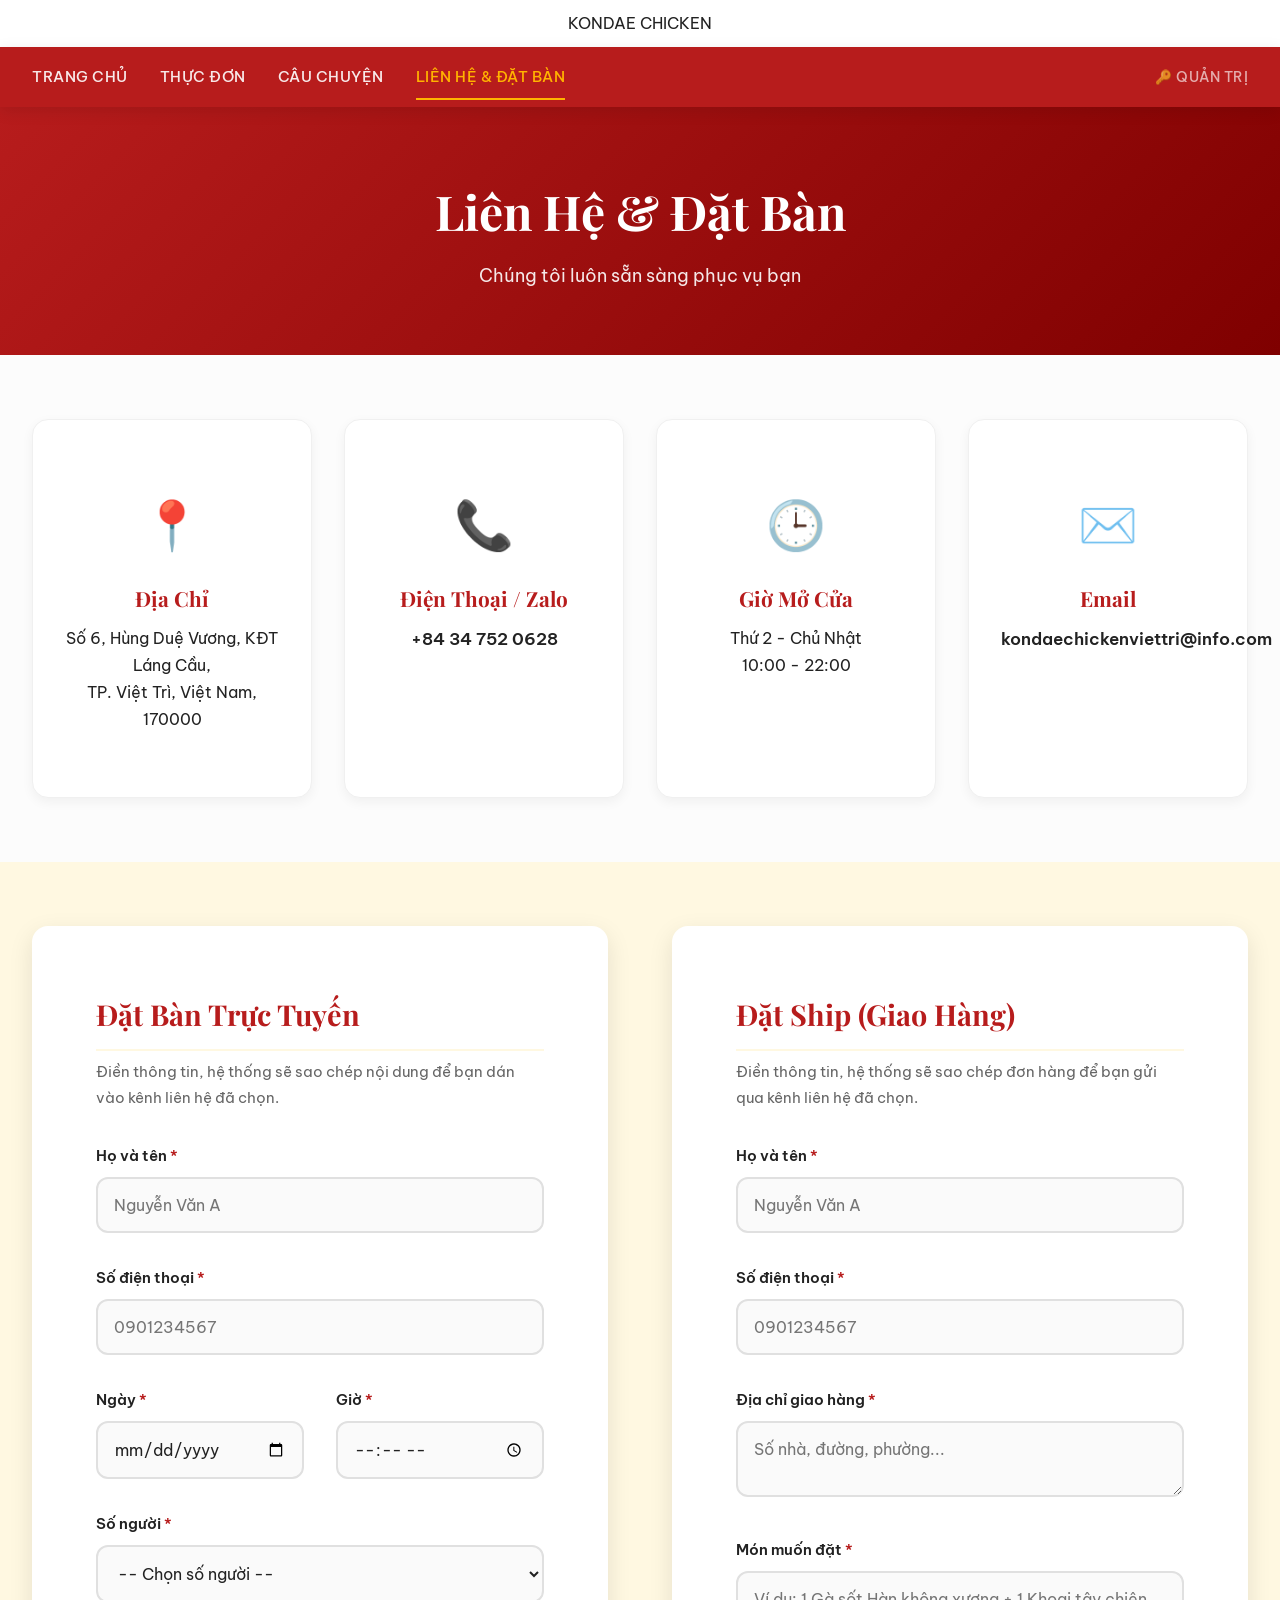
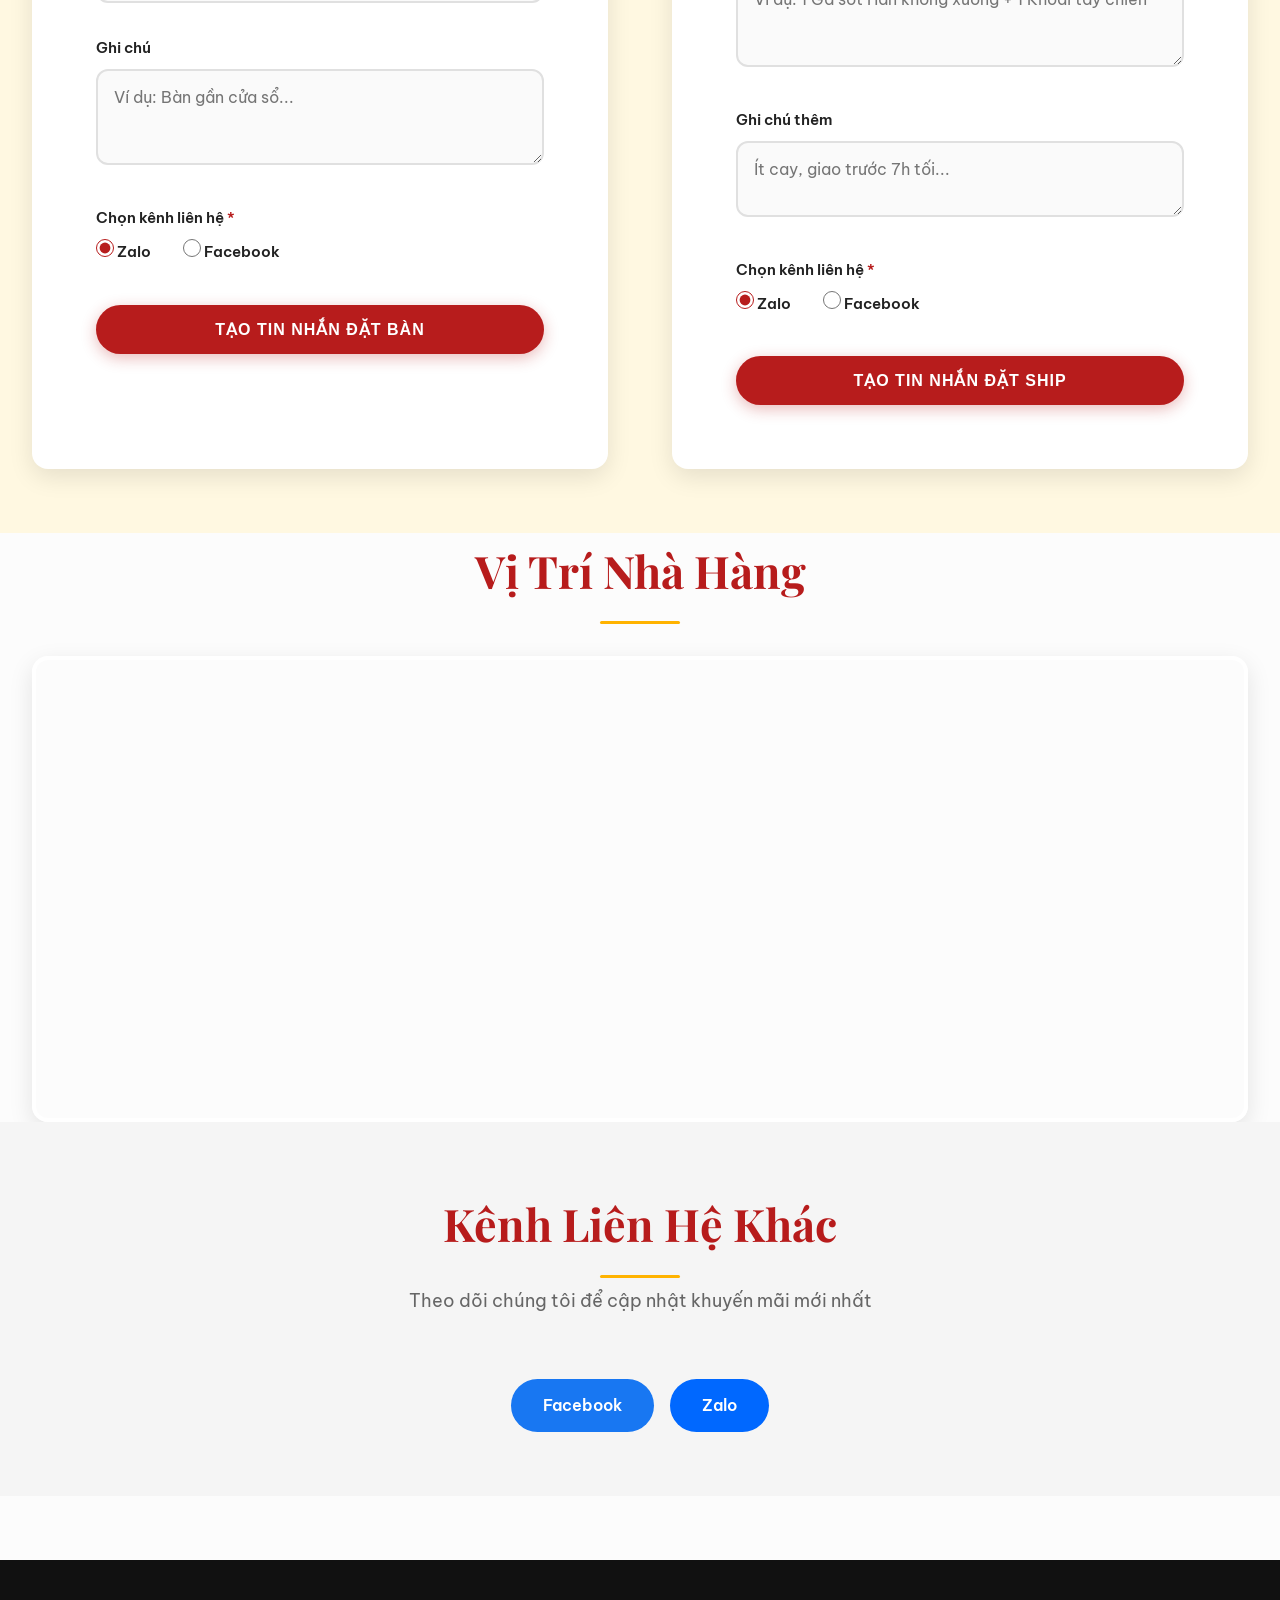
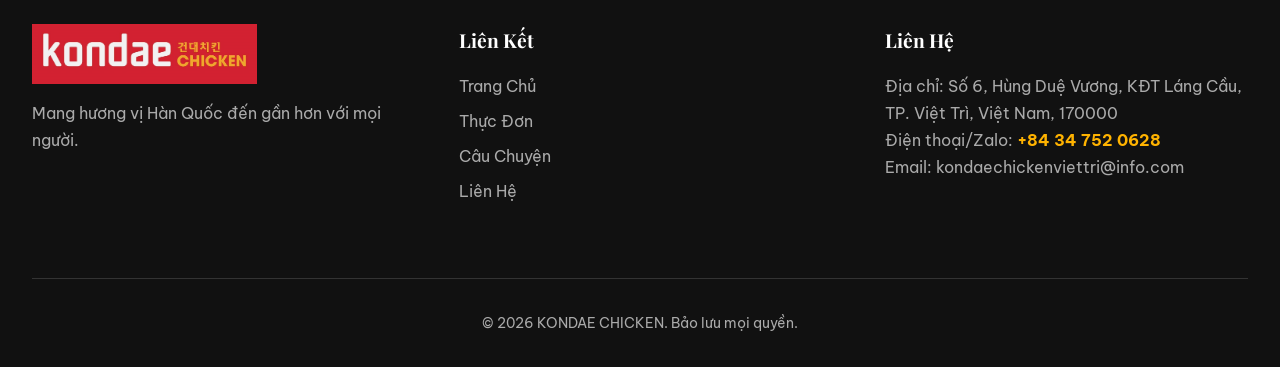
==== contact.html @ b115768b "Fix: Logo, CMS, va giao dien" ====
<!DOCTYPE html>
<html lang="vi">
<head>
    <meta charset="UTF-8">
    <meta name="viewport" content="width=device-width, initial-scale=1.0">
    <title>Liên Hệ & Đặt Bàn - KONDAE CHICKEN</title>
    <link rel="stylesheet" href="css/style.css">
    <link rel="preconnect" href="https://fonts.googleapis.com">
    <link rel="preconnect" href="https://fonts.gstatic.com" crossorigin>
    <link href="https://fonts.googleapis.com/css2?family=Be+Vietnam+Pro:wght@400;500;600;700&family=Playfair+Display:wght@700&display=swap" rel="stylesheet">
</head>
<body>
    <header>
        <div class="logo-banner">
            <a href="index.html">KONDAE CHICKEN</a>
        </div>
        <div class="nav-banner">
            <div class="container nav-container">
                <nav class="main-nav-desktop">
                    <a href="index.html">Trang Chủ</a>
                    <a href="menu.html">Thực Đơn</a>
                    <a href="story.html">Câu Chuyện</a>
                    <a href="contact.html" class="active">Liên Hệ & Đặt Bàn</a>
                    <a href="admin/" class="admin-link" title="Đăng nhập quản trị">🔑 Quản Trị</a>
                </nav>
                <button class="menu-toggle" aria-label="Mở menu"><span></span><span></span><span></span></button>
            </div>
        </div>
        <nav class="mobile-nav-overlay">
            <ul>
                <li><a href="index.html">Trang Chủ</a></li>
                <li><a href="menu.html">Thực Đơn</a></li>
                <li><a href="story.html">Câu Chuyện</a></li>
                <li><a href="contact.html" class="active">Liên Hệ & Đặt Bàn</a></li>
                <li><a href="admin/" style="font-size: 1.2rem; opacity: 0.7;">🔑 Đăng Nhập Quản Trị</a></li>
            </ul>
        </nav>
    </header>

    <section class="page-header">
        <div class="container">
            <h1>Liên Hệ & Đặt Bàn</h1>
            <p>Chúng tôi luôn sẵn sàng phục vụ bạn</p>
        </div>
    </section>

    <section class="contact-info section-padding">
        <div class="container">
            <div class="contact-grid">
                <div class="contact-card">
                    <div class="contact-icon">📍</div>
                    <h3>Địa Chỉ</h3>
                    <p>Số 6, Hùng Duệ Vương, KĐT Láng Cầu,<br>TP. Việt Trì, Việt Nam, 170000</p>
                </div>
                <div class="contact-card">
                    <div class="contact-icon">📞</div>
                    <h3>Điện Thoại / Zalo</h3>
                    <p><a href="tel:+84347520628">+84 34 752 0628</a></p>
                </div>
                <div class="contact-card">
                    <div class="contact-icon">🕒</div>
                    <h3>Giờ Mở Cửa</h3>
                    <p>Thứ 2 - Chủ Nhật<br>10:00 - 22:00</p>
                </div>
                <div class="contact-card">
                    <div class="contact-icon">✉️</div>
                    <h3>Email</h3>
                    <p><a href="mailto:kondaechickenviettri@info.com">kondaechickenviettri@info.com</a></p>
                </div>
            </div>
        </div>
    </section>

    <section class="booking-section section-padding bg-cream">
        <div class="container">
            <div class="booking-grid">
                
                <div class="booking-form-container">
                    <h2>Đặt Bàn Trực Tuyến</h2>
                    <p>Điền thông tin, hệ thống sẽ sao chép nội dung để bạn dán vào kênh liên hệ đã chọn.</p>
                    <form id="booking-form" class="booking-form" novalidate>
                        <div class="form-group">
                            <label for="booking-name">Họ và tên <span class="required">*</span></label>
                            <input type="text" id="booking-name" name="name" required minlength="2" maxlength="100" placeholder="Nguyễn Văn A" autocomplete="name">
                        </div>
                        <div class="form-group">
                            <label for="booking-phone">Số điện thoại <span class="required">*</span></label>
                            <input type="tel" id="booking-phone" name="phone" required pattern="[0-9]{10,11}" placeholder="0901234567" autocomplete="tel">
                        </div>
                        <div class="form-row">
                            <div class="form-group">
                                <label for="booking-date">Ngày <span class="required">*</span></label>
                                <input type="date" id="booking-date" name="date" required>
                            </div>
                            <div class="form-group">
                                <label for="booking-time">Giờ <span class="required">*</span></label>
                                <input type="time" id="booking-time" name="time" required min="10:00" max="21:30">
                            </div>
                        </div>
                        <div class="form-group">
                            <label for="booking-guests">Số người <span class="required">*</span></label>
                            <select id="booking-guests" name="guests" required>
                                <option value="">-- Chọn số người --</option>
                                <option value="1">1 người</option>
                                <option value="2">2 người</option>
                                <option value="3">3 người</option>
                                <option value="4">4 người</option>
                                <option value="5">5 người</option>
                                <option value="6">6 người</option>
                                <option value="7">7 người</option>
                                <option value="8">8 người</option>
                                <option value="9+">Trên 8 người</option>
                            </select>
                        </div>
                        <div class="form-group">
                            <label for="booking-note">Ghi chú</label>
                            <textarea id="booking-note" name="note" rows="3" maxlength="300" placeholder="Ví dụ: Bàn gần cửa sổ..."></textarea>
                        </div>
                        <div class="form-group">
                            <label>Chọn kênh liên hệ <span class="required">*</span></label>
                            <div class="radio-group">
                                <label class="radio-label"><input type="radio" name="contact-channel" value="zalo" checked> Zalo</label>
                                <label class="radio-label"><input type="radio" name="contact-channel" value="facebook"> Facebook</label>
                            </div>
                        </div>
                        <button type="submit" class="btn btn-primary btn-block">Tạo Tin Nhắn Đặt Bàn</button>
                    </form>
                </div>

                <div class="booking-form-container">
                    <h2>Đặt Ship (Giao Hàng)</h2>
                    <p>Điền thông tin, hệ thống sẽ sao chép đơn hàng để bạn gửi qua kênh liên hệ đã chọn.</p>
                    <form id="delivery-form" class="booking-form" novalidate>
                        <div class="form-group">
                            <label for="delivery-name">Họ và tên <span class="required">*</span></label>
                            <input type="text" id="delivery-name" name="name" required minlength="2" maxlength="100" placeholder="Nguyễn Văn A" autocomplete="name">
                        </div>
                        <div class="form-group">
                            <label for="delivery-phone">Số điện thoại <span class="required">*</span></label>
                            <input type="tel" id="delivery-phone" name="phone" required pattern="[0-9]{10,11}" placeholder="0901234567" autocomplete="tel">
                        </div>
                        <div class="form-group">
                            <label for="delivery-address">Địa chỉ giao hàng <span class="required">*</span></label>
                            <textarea id="delivery-address" name="address" required minlength="10" maxlength="300" rows="2" placeholder="Số nhà, đường, phường..."></textarea>
                        </div>
                        <div class="form-group">
                            <label for="delivery-items">Món muốn đặt <span class="required">*</span></label>
                            <textarea id="delivery-items" name="items" required maxlength="500" rows="3" placeholder="Ví dụ: 1 Gà sốt Hàn không xương + 1 Khoai tây chiên"></textarea>
                        </div>
                        <div class="form-group">
                            <label for="delivery-note">Ghi chú thêm</label>
                            <textarea id="delivery-note" name="note" rows="2" maxlength="300" placeholder="Ít cay, giao trước 7h tối..."></textarea>
                        </div>
                        <div class="form-group">
                            <label>Chọn kênh liên hệ <span class="required">*</span></label>
                            <div class="radio-group">
                                <label class="radio-label"><input type="radio" name="contact-channel" value="zalo" checked> Zalo</label>
                                <label class="radio-label"><input type="radio" name="contact-channel" value="facebook"> Facebook</label>
                            </div>
                        </div>
                        <button type="submit" class="btn btn-primary btn-block">Tạo Tin Nhắn Đặt Ship</button>
                    </form>
                </div>
            </div>
        </div>
    </section>

    <section class="map-section">
        <div class="container">
            <h2 class="section-title">Vị Trí Nhà Hàng</h2>
            <div class="map-container">
                <iframe src="https://www.google.com/maps/embed?pb=!1m18!1m12!1m3!1d3715.891234!2d105.398!3d21.312!2m3!1f0!2f0!3f0!3m2!1i1024!2i768!4f13.1!3m3!1m2!1s0x0%3A0x0!2zMjHCsDE4JzQzLjIiTiAxMDXCsDIzJzUyLjgiRQ!5e0!3m2!1svi!2s!4v1234567890" width="100%" height="450" style="border:0;" allowfullscreen="" loading="lazy" referrerpolicy="no-referrer-when-downgrade" title="Bản đồ KONDAE CHICKEN Việt Trì"></iframe>
            </div>
        </div>
    </section>

    <section class="other-contacts section-padding bg-light">
        <div class="container text-center">
            <h2 class="section-title">Kênh Liên Hệ Khác</h2>
            <p class="section-subtitle">Theo dõi chúng tôi để cập nhật khuyến mãi mới nhất</p>
            <div class="social-links">
                <a href="https://www.facebook.com/share/1Ja61uugF7/?mibextid=wwXIfr" target="_blank" rel="noopener noreferrer" class="social-btn facebook">Facebook</a>
                <a href="https://zalo.me/0347520628" target="_blank" rel="noopener noreferrer" class="social-btn zalo">Zalo</a>
            </div>
        </div>
    </section>

    <footer class="site-footer">
        <div class="container">
            <div class="footer-grid">
                <div class="footer-about">
                    <img src="img/logo.png" alt="KONDAE CHICKEN Logo">
                    <p style="margin-top: 15px;">Mang hương vị Hàn Quốc đến gần hơn với mọi người.</p>
                </div>
                <div class="footer-links">
                    <h4>Liên Kết</h4>
                    <ul>
                        <li><a href="index.html">Trang Chủ</a></li>
                        <li><a href="menu.html">Thực Đơn</a></li>
                        <li><a href="story.html">Câu Chuyện</a></li>
                        <li><a href="contact.html">Liên Hệ</a></li>
                    </ul>
                </div>
                <div class="footer-contact">
                    <h4>Liên Hệ</h4>
                    <p>Địa chỉ: Số 6, Hùng Duệ Vương, KĐT Láng Cầu, TP. Việt Trì, Việt Nam, 170000</p>
                    <p>Điện thoại/Zalo: <a href="tel:+84347520628" style="color: var(--secondary-color); font-weight: bold;">+84 34 752 0628</a></p>
                    <p>Email: <a href="mailto:kondaechickenviettri@info.com">kondaechickenviettri@info.com</a></p>
                </div>
            </div>
            <div class="footer-bottom">
                <p>&copy; 2026 KONDAE CHICKEN. Bảo lưu mọi quyền.</p>
            </div>
        </div>
    </footer>
    <script src="js/main.js"></script>
</body>
</html>
---- css/style.css ----
/* ==================================================
   1. BIẾN CSS TOÀN CỤC
   ================================================== */
:root {
    --primary-color: #B71C1C;
    --primary-hover: #8E0000;
    --secondary-color: #FFB300;
    --text-dark: #222222;
    --text-light: #666666;
    --bg-body: #FCFCFC;
    --bg-light: #F5F5F5;
    --bg-cream: #FFF8E1;
    --bg-white: #FFFFFF;
    --font-heading: 'Playfair Display', serif;
    --font-body: 'Be Vietnam Pro', sans-serif;
    --spacing-sm: 0.5rem;
    --spacing-md: 1rem;
    --spacing-lg: 2rem;
    --spacing-xl: 4rem;
    --border-radius: 16px;
    --shadow-sm: 0 4px 12px rgba(0,0,0,0.05);
    --shadow-md: 0 8px 24px rgba(0,0,0,0.1);
    --shadow-lg: 0 16px 32px rgba(0,0,0,0.15);
    --transition: all 0.4s cubic-bezier(0.25, 0.8, 0.25, 1);
}

* { margin: 0; padding: 0; box-sizing: border-box; }
html { scroll-behavior: smooth; }
body { font-family: var(--font-body); color: var(--text-dark); line-height: 1.7; background-color: var(--bg-body); overflow-x: hidden; }
img { max-width: 100%; height: auto; display: block; }
a { text-decoration: none; color: inherit; transition: var(--transition); }
ul { list-style: none; }

/* ==================================================
   2. LỚP TIỆN ÍCH & LƯỚI
   ================================================== */
.container { width: 100%; max-width: 1280px; margin: 0 auto; padding: 0 var(--spacing-lg); }
.section-padding { padding: var(--spacing-xl) 0; }
.bg-light { background-color: var(--bg-light); }
.bg-cream { background-color: var(--bg-cream); }
.text-center { text-align: center; }
.mt-4 { margin-top: var(--spacing-lg); }

.section-title { font-family: var(--font-heading); font-size: clamp(2rem, 4vw, 2.8rem); text-align: center; margin-bottom: var(--spacing-sm); color: var(--primary-color); position: relative; padding-bottom: 15px; }
.section-title::after { content: ''; position: absolute; bottom: 0; left: 50%; transform: translateX(-50%); width: 80px; height: 3px; background-color: var(--secondary-color); border-radius: 2px; }
.section-subtitle { text-align: center; color: var(--text-light); margin-bottom: var(--spacing-xl); font-size: 1.1rem; max-width: 600px; margin-left: auto; margin-right: auto; }

/* ==================================================
   3. NÚT BẤM
   ================================================== */
.btn { display: inline-flex; align-items: center; justify-content: center; padding: 0.8rem 2.2rem; border-radius: 50px; font-weight: 600; font-size: 1rem; cursor: pointer; transition: var(--transition); border: 2px solid transparent; text-transform: uppercase; letter-spacing: 1px; }
.btn-primary { background-color: var(--primary-color); color: white; box-shadow: 0 4px 15px rgba(183, 28, 28, 0.3); }
.btn-primary:hover { background-color: var(--primary-hover); transform: translateY(-3px); box-shadow: 0 8px 20px rgba(183, 28, 28, 0.4); }
.btn-secondary { background-color: transparent; color: var(--primary-color); border-color: var(--primary-color); }
.btn-secondary:hover { background-color: var(--primary-color); color: white; transform: translateY(-3px); }
.btn-block { width: 100%; }

/* ==================================================
   4. HEADER & LOGO (FIX LỖI CẮT CHỮ)
   ================================================== */
.logo-banner {
    width: 100%;
    background-color: var(--bg-white); /* Nền trắng để logo nổi bật */
    display: flex;
    justify-content: center;
    align-items: center;
    padding: 10px 0; /* Khoảng trắng trên dưới để logo không bị sát mép */
}
.logo-banner a { display: block; width: 100%; display: flex; justify-content: center; }
.logo-banner img {
    width: 100%;
    max-height: 140px; /* Giới hạn chiều cao trên PC */
    object-fit: contain; /* Đảm bảo TOÀN BỘ ảnh hiển thị, không bị cắt */
    transition: var(--transition);
}

.nav-banner { background-color: var(--primary-color); position: sticky; top: 0; z-index: 9999; box-shadow: 0 4px 15px rgba(0,0,0,0.1); }
.nav-container { display: flex; justify-content: space-between; align-items: center; height: 60px; }

.main-nav-desktop { display: flex; gap: var(--spacing-lg); flex: 1; align-items: center; }
.main-nav-desktop a { font-weight: 500; color: rgba(255, 255, 255, 0.9); font-size: 0.95rem; text-transform: uppercase; letter-spacing: 0.5px; position: relative; padding: 10px 0; }
.main-nav-desktop a:hover, .main-nav-desktop a.active { color: var(--secondary-color); }
.main-nav-desktop a::after { content: ''; position: absolute; bottom: 0; left: 0; width: 100%; height: 2px; background-color: var(--secondary-color); transform: scaleX(0); transition: var(--transition); transform-origin: right; }
.main-nav-desktop a:hover::after, .main-nav-desktop a.active::after { transform: scaleX(1); transform-origin: left; }

.admin-link { margin-left: auto; font-size: 0.85rem !important; opacity: 0.7; }
.admin-link:hover { opacity: 1 !important; color: var(--secondary-color) !important; }

.menu-toggle { display: none; flex-direction: column; justify-content: space-between; width: 30px; height: 21px; background: transparent; border: none; cursor: pointer; z-index: 10001; }
.menu-toggle span { display: block; width: 100%; height: 3px; background-color: white; transition: all 0.4s ease; border-radius: 2px; }
.menu-toggle.active span:nth-child(1) { transform: translateY(9px) rotate(45deg); background-color: var(--secondary-color); }
.menu-toggle.active span:nth-child(2) { opacity: 0; transform: translateX(-20px); }
.menu-toggle.active span:nth-child(3) { transform: translateY(-9px) rotate(-45deg); background-color: var(--secondary-color); }

.mobile-nav-overlay { position: fixed; top: 0; left: 0; width: 100%; height: 100vh; background-color: rgba(17, 17, 17, 0.98); backdrop-filter: blur(10px); display: flex; flex-direction: column; justify-content: center; align-items: center; z-index: 10000; opacity: 0; visibility: hidden; transform: translateY(-20px); transition: all 0.4s cubic-bezier(0.25, 0.8, 0.25, 1); }
.mobile-nav-overlay.active { opacity: 1; visibility: visible; transform: translateY(0); }
.mobile-nav-overlay ul { display: flex; flex-direction: column; gap: 30px; text-align: center; }
.mobile-nav-overlay a { font-family: var(--font-heading); font-size: 1.8rem; color: white; font-weight: 700; }
.mobile-nav-overlay a:hover, .mobile-nav-overlay a.active { color: var(--secondary-color); }

/* ==================================================
   5. HERO & PAGE HEADER
   ================================================== */
.hero { background-image: linear-gradient(rgba(0, 0, 0, 0.6), rgba(0, 0, 0, 0.7)), url('../img/hero.webp'); background-size: cover; background-position: center; background-attachment: fixed; height: 85vh; min-height: 600px; display: flex; align-items: center; justify-content: center; text-align: center; color: white; }
.hero-content h1 { font-family: var(--font-heading); font-size: clamp(2.5rem, 5vw, 4rem); margin-bottom: var(--spacing-md); text-shadow: 2px 2px 8px rgba(0,0,0,0.5); }
.hero-content p { font-size: clamp(1rem, 2vw, 1.3rem); margin-bottom: var(--spacing-lg); max-width: 700px; margin-left: auto; margin-right: auto; text-shadow: 1px 1px 4px rgba(0,0,0,0.5); }
.hero-cta { display: flex; gap: var(--spacing-md); justify-content: center; flex-wrap: wrap; }
.page-header { background: linear-gradient(135deg, var(--primary-color), #7f0000); color: white; text-align: center; padding: var(--spacing-xl) 0; }
.page-header h1 { font-family: var(--font-heading); font-size: clamp(2rem, 4vw, 3rem); margin-bottom: var(--spacing-sm); }
.page-header p { font-size: 1.1rem; opacity: 0.9; }

/* ==================================================
   6. GRID & CARDS
   ================================================== */
.intro-grid, .dish-grid { display: grid; gap: var(--spacing-lg); grid-template-columns: repeat(auto-fit, minmax(300px, 1fr)); }
.intro-item { text-align: center; padding: var(--spacing-xl) var(--spacing-lg); background-color: var(--bg-white); border-radius: var(--border-radius); box-shadow: var(--shadow-sm); transition: var(--transition); border-bottom: 4px solid transparent; }
.intro-item:hover { transform: translateY(-10px); box-shadow: var(--shadow-lg); border-bottom-color: var(--secondary-color); }
.intro-item h3 { font-family: var(--font-heading); color: var(--primary-color); margin-bottom: var(--spacing-md); font-size: 1.5rem; }
.dish-card { background-color: var(--bg-white); border-radius: var(--border-radius); overflow: hidden; box-shadow: var(--shadow-sm); transition: var(--transition); text-align: center; padding-bottom: var(--spacing-lg); }
.dish-card:hover { transform: translateY(-10px); box-shadow: var(--shadow-lg); }
.dish-card img { width: 100%; height: 250px; object-fit: cover; transition: var(--transition); }
.dish-card:hover img { transform: scale(1.05); }
.dish-card h3 { margin: var(--spacing-md) 0 var(--spacing-sm); font-family: var(--font-heading); font-size: 1.4rem; color: var(--text-dark); }
.dish-card p { padding: 0 var(--spacing-lg); color: var(--text-light); font-size: 0.95rem; }

/* ==================================================
   7. TRANG THỰC ĐƠN
   ================================================== */
.filter-buttons { display: flex; flex-wrap: wrap; gap: var(--spacing-sm); justify-content: center; margin-bottom: var(--spacing-xl); }
.filter-btn { padding: 0.7rem 1.8rem; border: 2px solid var(--primary-color); background: transparent; color: var(--primary-color); border-radius: 50px; cursor: pointer; font-family: var(--font-body); font-weight: 600; font-size: 0.95rem; transition: var(--transition); }
.filter-btn:hover, .filter-btn.active { background-color: var(--primary-color); color: white; box-shadow: 0 4px 15px rgba(183, 28, 28, 0.3); }
.menu-grid { display: grid; grid-template-columns: repeat(auto-fill, minmax(320px, 1fr)); gap: var(--spacing-xl); }
.menu-item { background: var(--bg-white); border-radius: var(--border-radius); overflow: hidden; box-shadow: var(--shadow-sm); transition: var(--transition); display: flex; flex-direction: column; border: 1px solid #eee; }
.menu-item:hover { transform: translateY(-8px); box-shadow: var(--shadow-lg); }
.menu-item.hidden { display: none; }
.menu-item-img { overflow: hidden; }
.menu-item-img img { width: 100%; height: 240px; object-fit: cover; transition: var(--transition); }
.menu-item:hover .menu-item-img img { transform: scale(1.08); }
.menu-item-info { padding: var(--spacing-lg); flex-grow: 1; display: flex; flex-direction: column; }
.menu-item-header { display: flex; justify-content: space-between; align-items: flex-start; gap: var(--spacing-sm); margin-bottom: var(--spacing-md); border-bottom: 1px dashed #eee; padding-bottom: var(--spacing-sm); }
.menu-item-header h3 { font-family: var(--font-heading); font-size: 1.3rem; color: var(--text-dark); }
.price { color: var(--primary-color); font-weight: 700; font-size: 1.1rem; white-space: nowrap; background: var(--bg-cream); padding: 4px 10px; border-radius: 8px; }
.menu-item-info p { color: var(--text-light); font-size: 0.95rem; line-height: 1.6; }
.no-results { text-align: center; color: var(--text-light); padding: var(--spacing-xl); font-size: 1.1rem; }
.menu-gallery-grid { display: grid; grid-template-columns: repeat(auto-fit, minmax(320px, 1fr)); gap: var(--spacing-lg); margin-top: var(--spacing-lg); }
.menu-gallery-grid img { width: 100%; height: auto; border-radius: var(--border-radius); box-shadow: var(--shadow-md); transition: var(--transition); cursor: zoom-in; border: 4px solid white; }
.menu-gallery-grid img:hover { transform: scale(1.03) rotate(1deg); box-shadow: var(--shadow-lg); }

/* ==================================================
   8. TRANG CÂU CHUYỆN
   ================================================== */
.story-content, .commitment-content { display: grid; grid-template-columns: 1fr 1fr; gap: var(--spacing-xl); align-items: center; }
.story-text h2, .commitment-text h2 { font-family: var(--font-heading); font-size: clamp(1.8rem, 3vw, 2.2rem); color: var(--primary-color); margin-bottom: var(--spacing-md); }
.story-text p { margin-bottom: var(--spacing-md); color: var(--text-dark); line-height: 1.8; font-size: 1.05rem; }
.story-image img, .commitment-image img { border-radius: var(--border-radius); box-shadow: var(--shadow-lg); width: 100%; object-fit: cover; }
.philosophy-grid { display: grid; grid-template-columns: repeat(auto-fit, minmax(300px, 1fr)); gap: var(--spacing-lg); margin-top: var(--spacing-xl); }
.philosophy-item { background: var(--bg-white); padding: var(--spacing-xl) var(--spacing-lg); border-radius: var(--border-radius); box-shadow: var(--shadow-sm); position: relative; transition: var(--transition); overflow: hidden; }
.philosophy-item:hover { transform: translateY(-5px); box-shadow: var(--shadow-md); }
.philosophy-item::before { content: ''; position: absolute; top: 0; left: 0; width: 4px; height: 100%; background: var(--secondary-color); }
.philosophy-number { font-family: var(--font-heading); font-size: 4rem; color: rgba(255, 179, 0, 0.2); font-weight: 700; line-height: 1; position: absolute; top: 10px; right: 20px; }
.philosophy-item h3 { font-family: var(--font-heading); color: var(--primary-color); margin-bottom: var(--spacing-sm); font-size: 1.4rem; position: relative; z-index: 1; }
.commitment-list li { padding: var(--spacing-md) 0 var(--spacing-md) 2.5rem; position: relative; border-bottom: 1px solid #eee; font-size: 1.05rem; }
.commitment-list li::before { content: '✓'; position: absolute; left: 0; top: 50%; transform: translateY(-50%); width: 24px; height: 24px; background: var(--bg-cream); color: var(--primary-color); border-radius: 50%; display: flex; align-items: center; justify-content: center; font-weight: bold; font-size: 0.8rem; }
.gallery-grid { display: grid; grid-template-columns: repeat(auto-fit, minmax(250px, 1fr)); gap: var(--spacing-md); }
.gallery-grid img, .gallery-grid video { width: 100%; height: 300px; object-fit: cover; border-radius: var(--border-radius); transition: var(--transition); }
.gallery-grid img:hover { transform: scale(1.05); box-shadow: var(--shadow-lg); z-index: 2; position: relative; }

/* ==================================================
   9. TRANG LIÊN HỆ
   ================================================== */
.contact-grid { display: grid; grid-template-columns: repeat(auto-fit, minmax(250px, 1fr)); gap: var(--spacing-lg); }
.contact-card { text-align: center; padding: var(--spacing-xl) var(--spacing-lg); background: var(--bg-white); border-radius: var(--border-radius); box-shadow: var(--shadow-sm); transition: var(--transition); border: 1px solid #f0f0f0; }
.contact-card:hover { transform: translateY(-5px); box-shadow: var(--shadow-md); border-color: var(--secondary-color); }
.contact-icon { font-size: 3rem; margin-bottom: var(--spacing-md); }
.contact-card h3 { font-family: var(--font-heading); color: var(--primary-color); margin-bottom: var(--spacing-sm); font-size: 1.3rem; }
.contact-card a { color: var(--text-dark); font-weight: 600; font-size: 1.05rem; }
.contact-card a:hover { color: var(--secondary-color); }
.booking-grid { display: grid; grid-template-columns: 1fr 1fr; gap: var(--spacing-xl); }
.booking-form-container { background: var(--bg-white); padding: var(--spacing-xl); border-radius: var(--border-radius); box-shadow: var(--shadow-md); }
.booking-form-container h2 { font-family: var(--font-heading); color: var(--primary-color); margin-bottom: var(--spacing-sm); font-size: 1.8rem; border-bottom: 2px solid var(--bg-cream); padding-bottom: 10px; }
.booking-form-container > p { color: var(--text-light); margin-bottom: var(--spacing-lg); font-size: 0.95rem; }
.form-group { margin-bottom: var(--spacing-lg); }
.form-group label { display: block; font-weight: 600; margin-bottom: 0.5rem; font-size: 0.95rem; color: var(--text-dark); }
.required { color: var(--primary-color); }
.form-group input, .form-group select, .form-group textarea { width: 100%; padding: 1rem; border: 2px solid #E0E0E0; border-radius: 12px; font-family: var(--font-body); font-size: 1rem; color: var(--text-dark); transition: var(--transition); background: #FAFAFA; }
.form-group input:focus, .form-group select:focus, .form-group textarea:focus { outline: none; border-color: var(--primary-color); background: var(--bg-white); box-shadow: 0 0 0 4px rgba(183, 28, 28, 0.1); }
.form-row { display: grid; grid-template-columns: 1fr 1fr; gap: var(--spacing-lg); }
.form-help { display: block; font-size: 0.8rem; color: var(--text-light); margin-top: 0.3rem; }
.form-privacy { font-size: 0.85rem; color: var(--text-light); text-align: center; margin-top: var(--spacing-md); }
.radio-group { display: flex; gap: 2rem; margin-top: 0.5rem; }
.radio-label { display: flex; align-items: center; gap: 0.5rem; font-weight: normal; cursor: pointer; font-size: 1rem; color: var(--text-dark); }
.radio-label input[type="radio"] { width: 18px; height: 18px; accent-color: var(--primary-color); cursor: pointer; }
.map-container { border-radius: var(--border-radius); overflow: hidden; box-shadow: var(--shadow-md); margin-top: var(--spacing-lg); border: 4px solid white; }
.social-links { display: flex; gap: var(--spacing-md); justify-content: center; flex-wrap: wrap; }
.social-btn { display: inline-flex; align-items: center; justify-content: center; padding: 0.8rem 2rem; border-radius: 50px; color: white; font-weight: 600; transition: var(--transition); }
.social-btn:hover { transform: translateY(-3px); box-shadow: var(--shadow-md); color: white; }
.social-btn.facebook { background-color: #1877F2; }
.social-btn.zalo { background-color: #0068FF; }

/* ==================================================
   10. PROMOTION & FOOTER
   ================================================== */
.promo-banner { background: linear-gradient(135deg, var(--primary-color), #7f0000); color: white; text-align: center; padding: var(--spacing-xl) var(--spacing-lg); border-radius: var(--border-radius); box-shadow: var(--shadow-lg); position: relative; overflow: hidden; }
.promo-banner h2 { font-family: var(--font-heading); font-size: clamp(1.8rem, 4vw, 2.5rem); margin-bottom: var(--spacing-md); color: var(--secondary-color); }
.promo-code { font-size: 1.4rem; margin: var(--spacing-md) 0 var(--spacing-lg); padding: var(--spacing-sm) var(--spacing-lg); background-color: rgba(255,255,255,0.15); border: 2px dashed rgba(255,255,255,0.5); border-radius: 8px; display: inline-block; }
.promo-banner .btn-secondary { color: white; border-color: white; }
.promo-banner .btn-secondary:hover { background-color: white; color: var(--primary-color); }
.site-footer { background-color: #111111; color: #AAAAAA; padding-top: var(--spacing-xl); margin-top: var(--spacing-xl); }
.footer-grid { display: grid; grid-template-columns: repeat(auto-fit, minmax(280px, 1fr)); gap: var(--spacing-xl); padding-bottom: var(--spacing-xl); }
.footer-about img { height: 60px; margin-bottom: var(--spacing-md); object-fit: contain; }
.footer-links h4, .footer-contact h4 { color: white; margin-bottom: var(--spacing-md); font-family: var(--font-heading); font-size: 1.2rem; }
.footer-links ul li { margin-bottom: var(--spacing-sm); }
.footer-links a:hover, .footer-contact a:hover { color: var(--secondary-color); padding-left: 5px; }
.footer-bottom { border-top: 1px solid #333; text-align: center; padding: var(--spacing-lg) 0; font-size: 0.9rem; }

/* ==================================================
   11. RESPONSIVE (TỐI ƯU TABLET & MOBILE)
   ================================================== */
@media (max-width: 1024px) {
    .menu-toggle { display: flex; }
    .main-nav-desktop { display: none; }
    .booking-grid, .story-content, .commitment-content { grid-template-columns: 1fr; gap: var(--spacing-lg); }
    .commitment-image { order: -1; }
    .menu-grid { grid-template-columns: repeat(auto-fill, minmax(280px, 1fr)); gap: var(--spacing-lg); }
    .form-row { grid-template-columns: 1fr; gap: 0; }
    .logo-banner img { max-height: 100px; }
}
@media (max-width: 768px) {
    .container { padding: 0 var(--spacing-md); }
    .section-padding { padding: var(--spacing-lg) 0; }
    .logo-banner { padding: 5px 0; }
    .logo-banner img { max-height: 70px; }
    .nav-container { justify-content: flex-end; padding-right: 15px; }
    .filter-buttons { justify-content: flex-start; overflow-x: auto; flex-wrap: nowrap; padding-bottom: var(--spacing-sm); -webkit-overflow-scrolling: touch; }
    .filter-buttons::-webkit-scrollbar { display: none; }
    .filter-btn { flex-shrink: 0; }
    .booking-form-container { padding: var(--spacing-lg); }
    .promo-banner { padding: var(--spacing-lg) var(--spacing-md); }
}
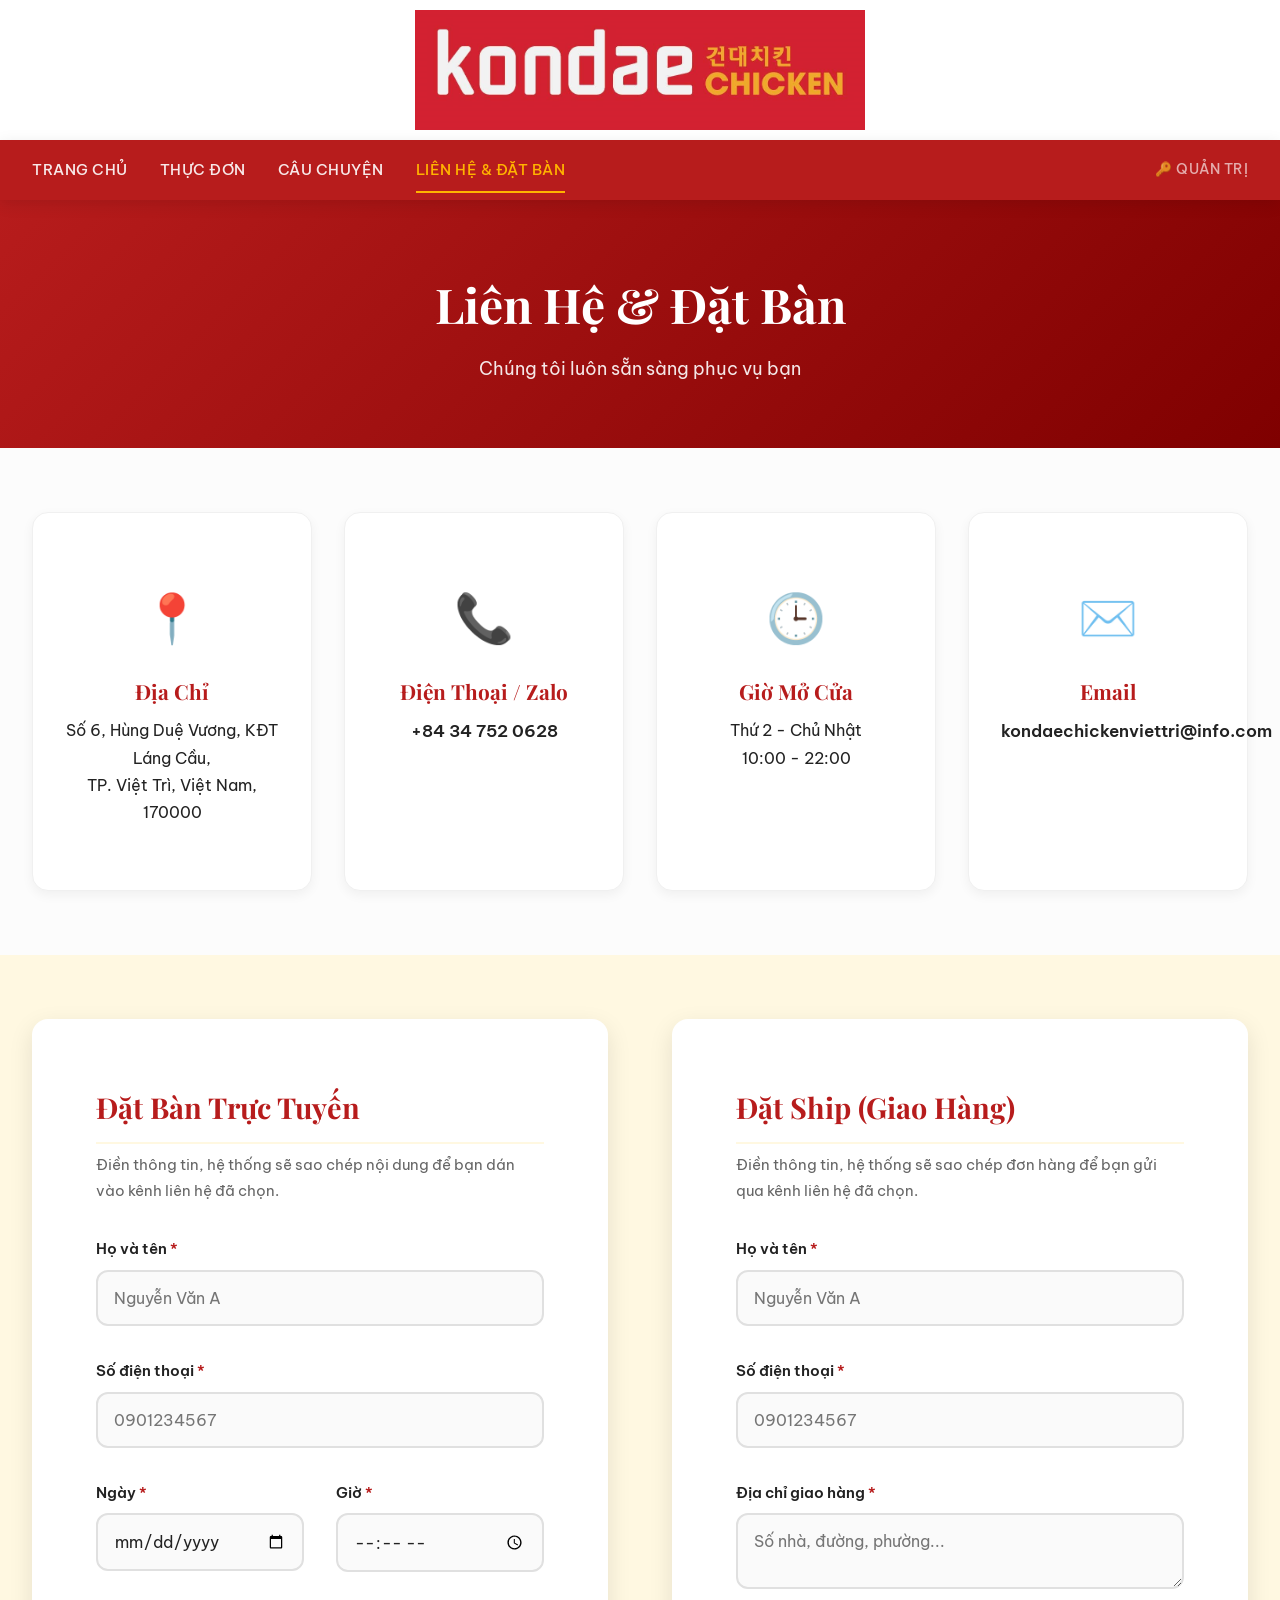
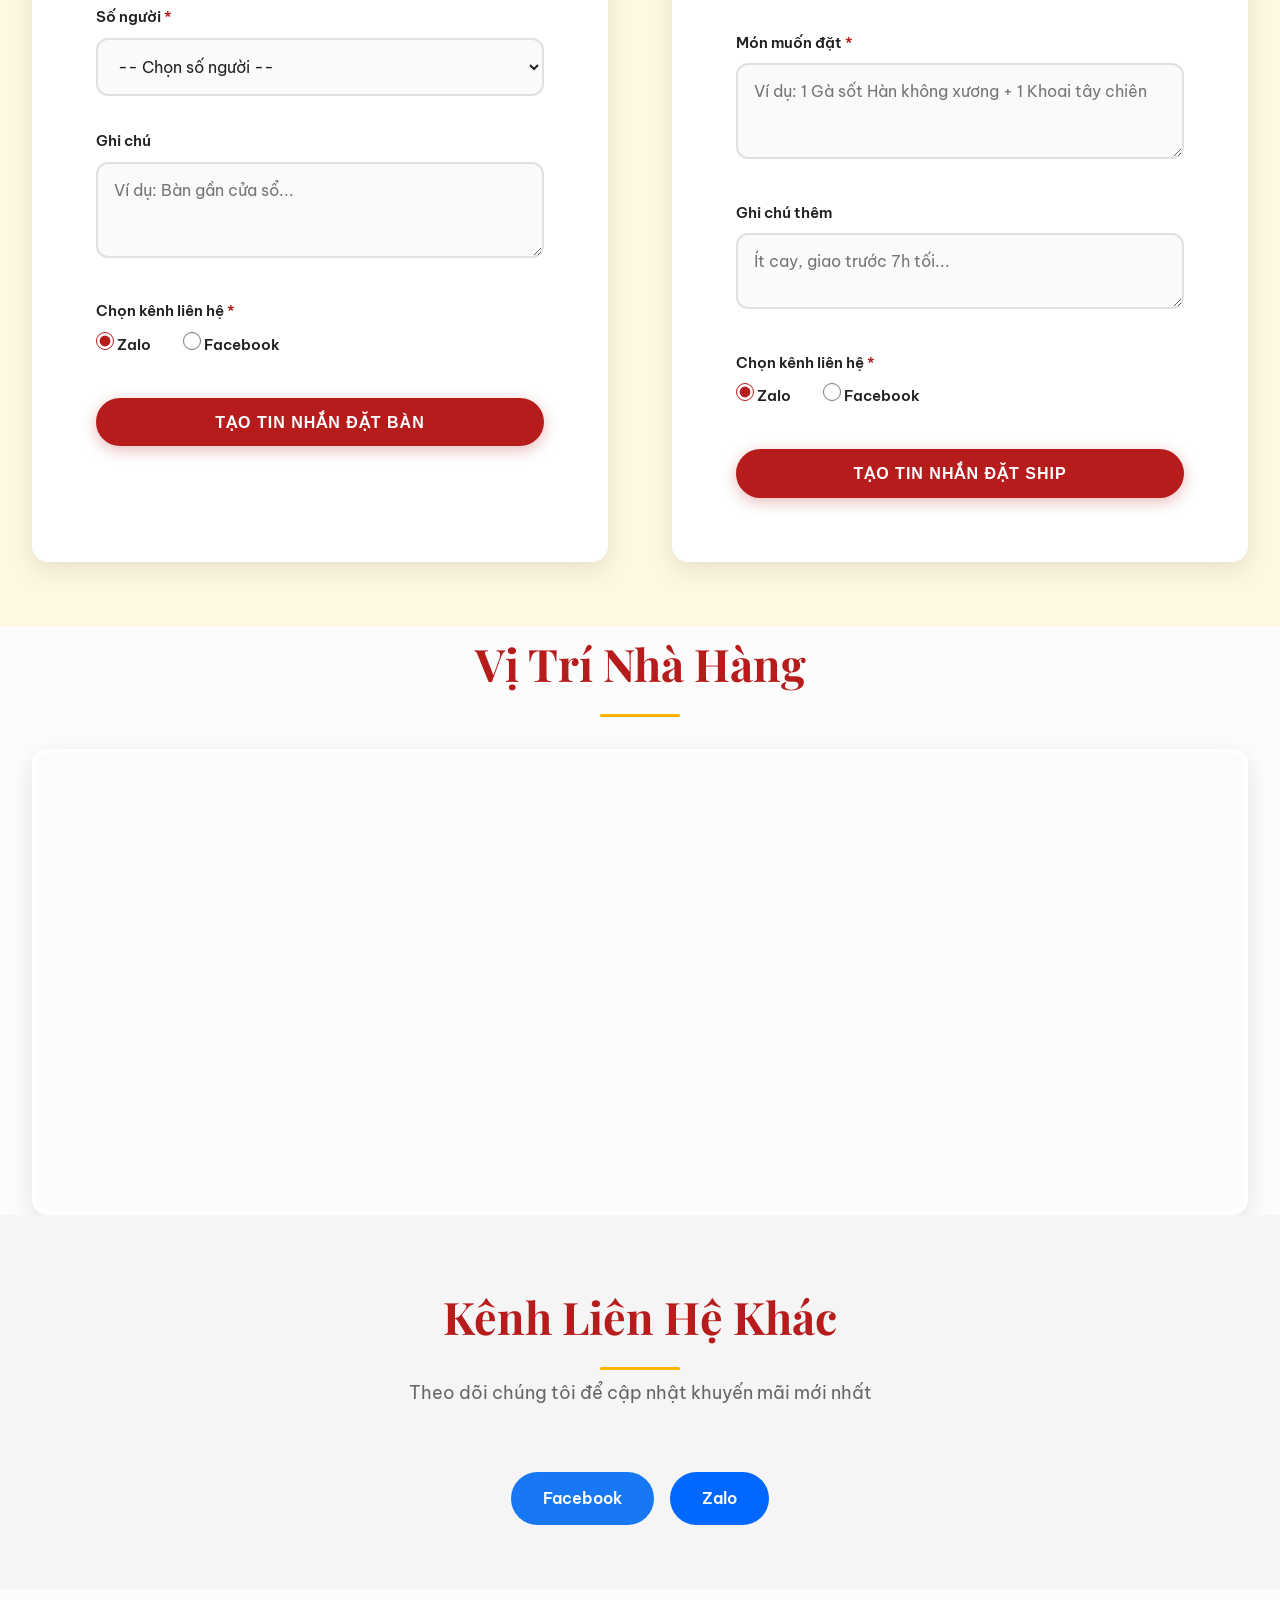
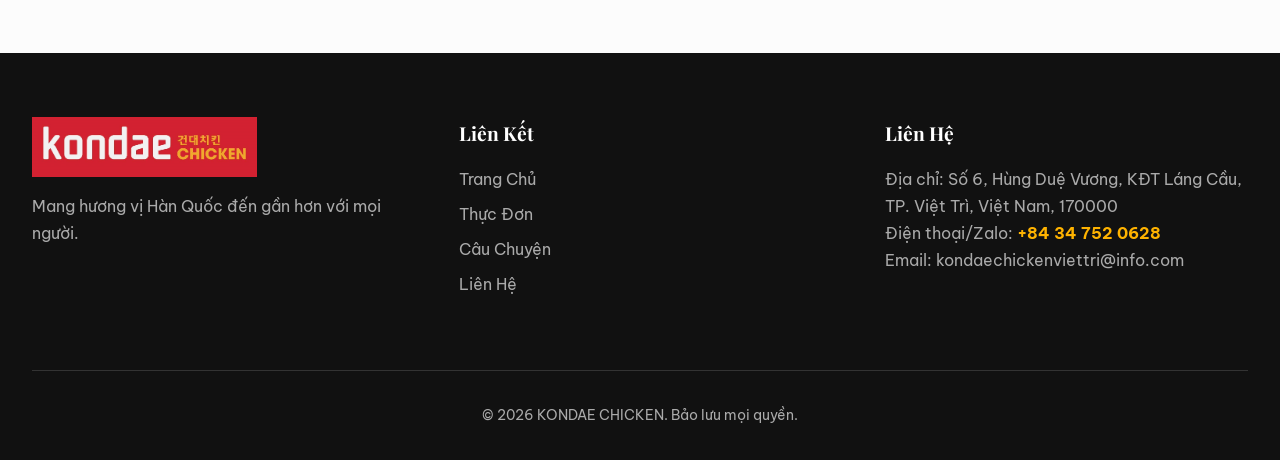
==== commit 3209c475: "Fix: Logo va duong dan anh CMS" ====
--- a/contact.html
+++ b/contact.html
@@ -12,7 +12,9 @@
 <body>
     <header>
         <div class="logo-banner">
-            <a href="index.html">KONDAE CHICKEN</a>
+            <a href="index.html">
+                <img src="img/logo.png" alt="KONDAE CHICKEN Logo">
+            </a>
         </div>
         <div class="nav-banner">
             <div class="container nav-container">
--- a/css/style.css
+++ b/css/style.css
@@ -56,22 +56,23 @@
 .btn-block { width: 100%; }
 
 /* ==================================================
-   4. HEADER & LOGO (FIX LỖI CẮT CHỮ)
+   4. HEADER & LOGO (FIX CHUẨN ĐẸP)
    ================================================== */
 .logo-banner {
     width: 100%;
-    background-color: var(--bg-white); /* Nền trắng để logo nổi bật */
+    background-color: var(--bg-white);
     display: flex;
     justify-content: center;
     align-items: center;
-    padding: 10px 0; /* Khoảng trắng trên dưới để logo không bị sát mép */
-}
-.logo-banner a { display: block; width: 100%; display: flex; justify-content: center; }
+    padding: 10px 0; /* Tạo khoảng trắng trên dưới */
+}
+.logo-banner a { display: flex; justify-content: center; width: 100%; }
 .logo-banner img {
     width: 100%;
-    max-height: 140px; /* Giới hạn chiều cao trên PC */
-    object-fit: contain; /* Đảm bảo TOÀN BỘ ảnh hiển thị, không bị cắt */
-    transition: var(--transition);
+    max-width: 800px; /* Giới hạn chiều rộng để logo không bị bè ra quá mức */
+    height: auto;
+    max-height: 120px; /* Giới hạn chiều cao để không chiếm quá nhiều màn hình */
+    object-fit: contain;
 }
 
 .nav-banner { background-color: var(--primary-color); position: sticky; top: 0; z-index: 9999; box-shadow: 0 4px 15px rgba(0,0,0,0.1); }
@@ -133,8 +134,8 @@
 .menu-item { background: var(--bg-white); border-radius: var(--border-radius); overflow: hidden; box-shadow: var(--shadow-sm); transition: var(--transition); display: flex; flex-direction: column; border: 1px solid #eee; }
 .menu-item:hover { transform: translateY(-8px); box-shadow: var(--shadow-lg); }
 .menu-item.hidden { display: none; }
-.menu-item-img { overflow: hidden; }
-.menu-item-img img { width: 100%; height: 240px; object-fit: cover; transition: var(--transition); }
+.menu-item-img { overflow: hidden; height: 240px; background-color: #f9f9f9; }
+.menu-item-img img { width: 100%; height: 100%; object-fit: cover; transition: var(--transition); }
 .menu-item:hover .menu-item-img img { transform: scale(1.08); }
 .menu-item-info { padding: var(--spacing-lg); flex-grow: 1; display: flex; flex-direction: column; }
 .menu-item-header { display: flex; justify-content: space-between; align-items: flex-start; gap: var(--spacing-sm); margin-bottom: var(--spacing-md); border-bottom: 1px dashed #eee; padding-bottom: var(--spacing-sm); }
@@ -214,7 +215,7 @@
 .footer-bottom { border-top: 1px solid #333; text-align: center; padding: var(--spacing-lg) 0; font-size: 0.9rem; }
 
 /* ==================================================
-   11. RESPONSIVE (TỐI ƯU TABLET & MOBILE)
+   11. RESPONSIVE
    ================================================== */
 @media (max-width: 1024px) {
     .menu-toggle { display: flex; }
@@ -223,17 +224,15 @@
     .commitment-image { order: -1; }
     .menu-grid { grid-template-columns: repeat(auto-fill, minmax(280px, 1fr)); gap: var(--spacing-lg); }
     .form-row { grid-template-columns: 1fr; gap: 0; }
-    .logo-banner img { max-height: 100px; }
 }
 @media (max-width: 768px) {
     .container { padding: 0 var(--spacing-md); }
     .section-padding { padding: var(--spacing-lg) 0; }
-    .logo-banner { padding: 5px 0; }
-    .logo-banner img { max-height: 70px; }
     .nav-container { justify-content: flex-end; padding-right: 15px; }
     .filter-buttons { justify-content: flex-start; overflow-x: auto; flex-wrap: nowrap; padding-bottom: var(--spacing-sm); -webkit-overflow-scrolling: touch; }
     .filter-buttons::-webkit-scrollbar { display: none; }
     .filter-btn { flex-shrink: 0; }
     .booking-form-container { padding: var(--spacing-lg); }
     .promo-banner { padding: var(--spacing-lg) var(--spacing-md); }
+    .logo-banner img { max-height: 80px; }
 }
